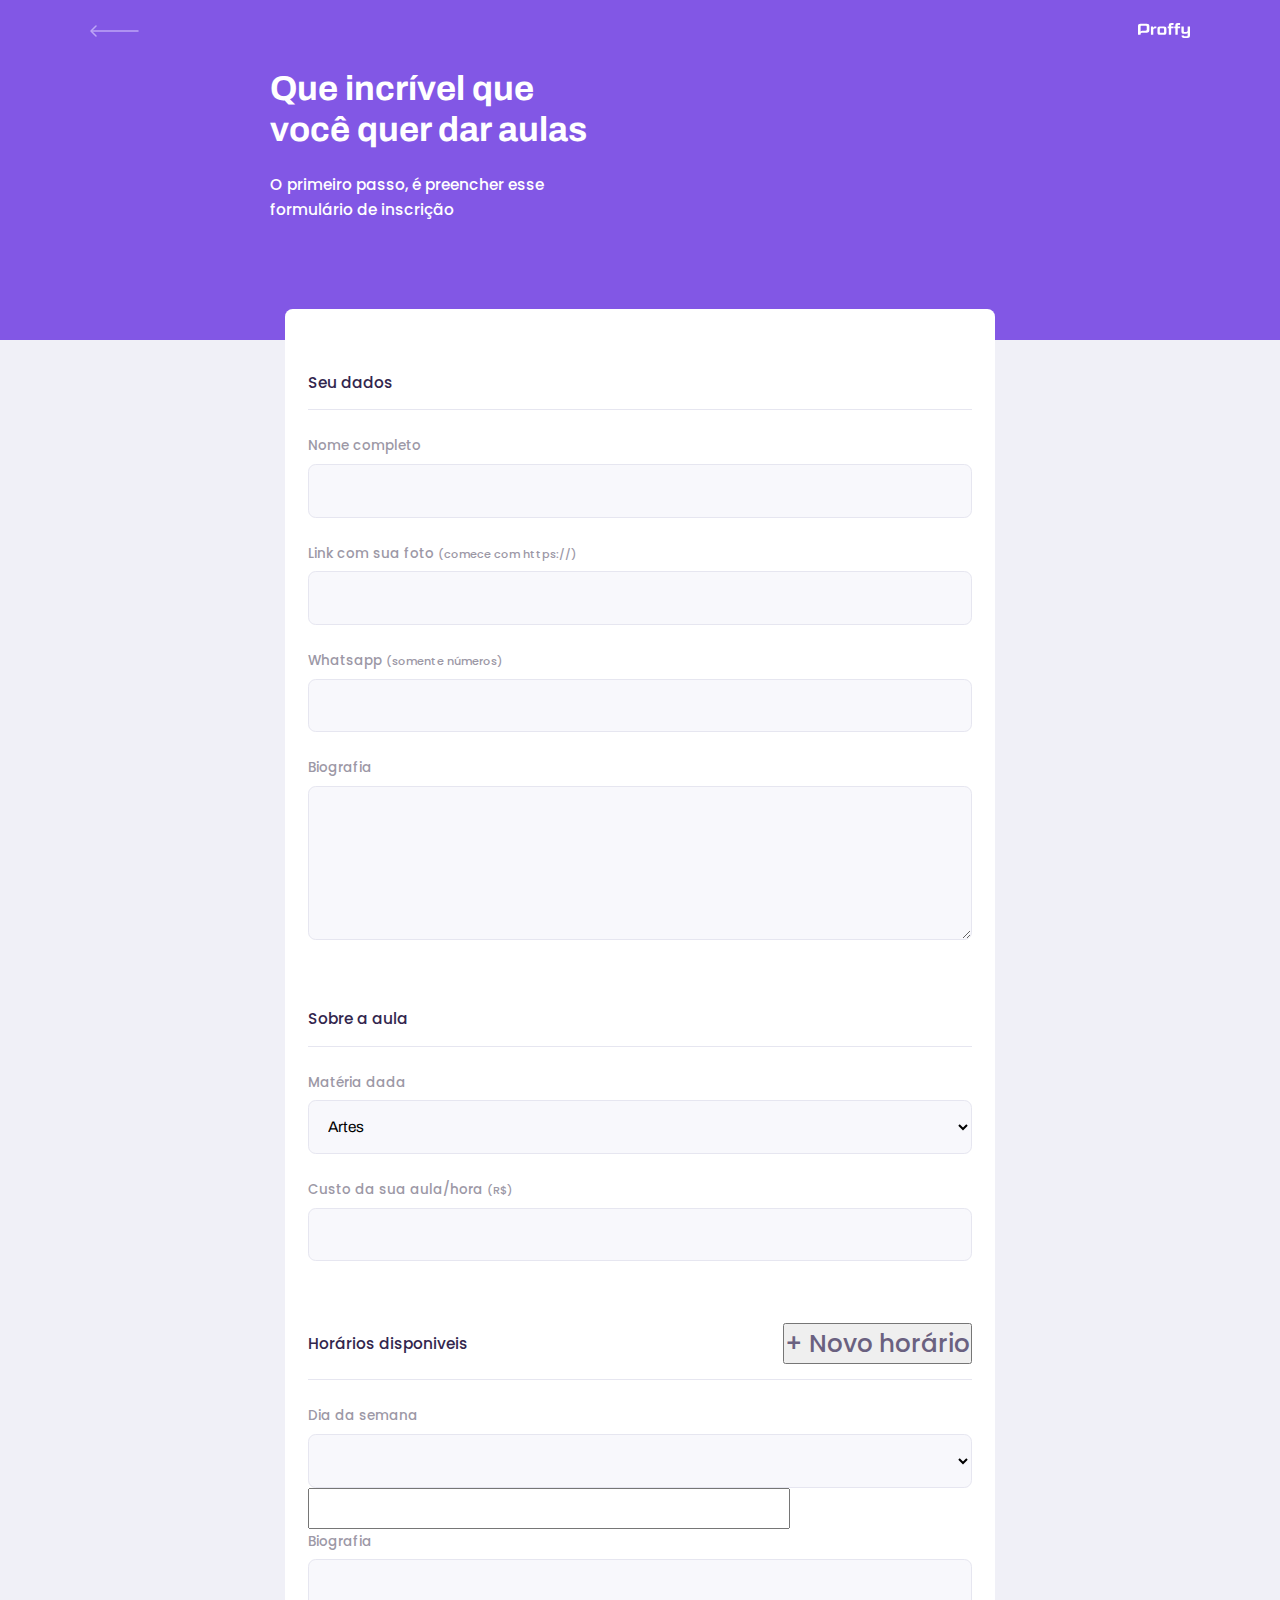
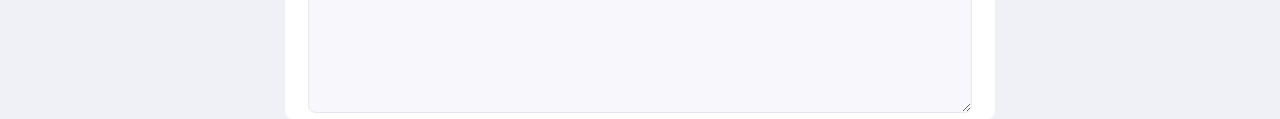
==== give-classes.html @ 8c3349b6 "give classes page and organizing styles" ====
<!DOCTYPE html>
<html lang="en">
<head>
    <meta charset="UTF-8">
    <meta name="viewport" content="width=device-width, initial-scale=1.0">
    <title>Proffy | Sua plataforma de estudos online</title>
    <link rel="stylesheet" href="styles/main.css">
    <link rel="stylesheet" href="styles/pages/page-give-classes.css">
    <link rel="stylesheet" href="styles/pages/header.css">
    <link rel="stylesheet" href="styles/pages/forms.css">
    <link href="https://fonts.googleapis.com/css2?family=Archivo:wght@400;700&amp;family=Poppins:wght@400;600&amp;display=swap" rel="stylesheet">

</head>
<body id="page-give-classes">
    <div id="container">
     <header class="page-header">
     
    <div class="top-bar-container">
       <a href="/">
      <img src="images/icons/back.svg" alt="Voltar"> 
      </a>
      <img src="images/logo.svg" alt="Proffy">
     </div>
     <div class="header-content">  
      <strong>Que incrível que você quer dar aulas</strong>
      <p>O primeiro passo, é preencher esse formulário de inscrição</p>
     </div>
     </header>

     <main>
         <form action="" id="create-class">
             <fieldset>
                 <legend>Seu dados</legend>
                     <div class="input-block">
                         <label for="name">Nome completo</label>
                         <input name="name" id="name" required>
                    </div>

                     <div class="input-block">
                         <label for="avatar">Link com sua foto <small>(comece com https://)</small></label>
                         <input name="avatar" type="url" id="avatar" required>
                    </div>

                     <div class="input-block">
                         <label for="whatsapp">Whatsapp <small>(somente números)</small></label>
                         <input name="whatsapp" type="number" id="whatsapp" required>
                    </div>
                    <div class="textarea-block">
                        <label for="bio">Biografia</label>
                        <textarea name="bio"  id="bio" required></textarea>
                   </div>

                 
             </fieldset>
             <fieldset>
                <legend>Sobre a aula</legend>
                    <div class="select-block">
                        <label for="subject">Matéria dada</label>
                        <select name="subject" id="subject" required>
                            <option value="" disabled="" hidden="">Selecione uma opção</option>
                            <option value="1">Artes</option>
                            <option value="2">Biologia</option>
                            <option value="3">Ciências</option>
                            <option value="4">Educação física</option>
                            <option value="5">Física</option>
                            <option value="6">Geografia</option>
                            <option value="7">História</option>
                            <option value="8">Matemática</option>
                            <option value="9">Português</option>
                            <option value="10">Química</option>
                        </select>
                   </div>

                    <div class="input-block">
                        <label for="cost">Custo da sua aula/hora <small>(R$)</small></label>
                        <input name="cost" type="number" id="cost" required>
                   </div>
            </fieldset>
            <fieldset>
                <legend>Horários disponiveis <button id="add-time">+ Novo horário</button></legend>
                    <div class="schedule-item">
                      <div class="select-block">
                        <label for="weekday">Dia da semana</label>
                        <select name="weekday[]"  id="weekday" required>
                     </div>
                   </div>

                    <div class="input-block">
                        <label for="whatsapp">Whatsapp <small>(somente números)</small></label>
                        <input name="whatsapp" type="number" id="whatsapp" required>
                   </div>
                   <div class="textarea-block">
                       <label for="bio">Biografia</label>
                       <textarea name="bio"  id="bio" required></textarea>
                  </div>

                
            </fieldset>
         </form>
     </main>

    </div>
    
</body>
</html>
---- styles/main.css ----
:root {
    --color-background: #F0F0F7;
    --color-primary-lighter: #9871F5;
    --color-primary-light: #916BEA;
    --color-primary: #8257E5;
    --color-primary-dark: #774DD6;
    --color-primary-darker: #6842c2;
    --color-secondary: #04D361;
    --color-secondary-dark: #04BF58;
    --color-title-in-primary: #FFFFFF;
    --color-text-in-primary: #D4C2FF;
    --color-text-title: #32264D;
    --color-text-complement: #9C98A6;
    --color-text-base: #6A6180;
    --color-line-in-white: #E6E6F0;
    --color-input-background: #F8F8FC;
    --color-button-text: #FFFFFF;
    --color-box-base: #FFFFFF;
    --color-box-footer: #FAFAFC;
    --color-small-info: #C1BCCC;
    font-size: 60%; 
}
*{
    margin: 0;
    padding: 0;
    box-sizing: border-box;
}
html, body{
    height: 100vh;
}
body, input, textarea, button{
    font: 500 1.6em Poppins;
    color: var(--color-text-base);
}
body{
    background-color: var(--color-background);

    display: flex;
    align-items: center;
    justify-content: center;
}
#container{
    width: 90vw;
    max-width: 700px;
}



@media (min-width: 700){
    :root{
    font-size: 62.5%;
    }
}
---- styles/pages/page-give-classes.css ----
#page-give-classes .page-header .header-content{
margin-bottom: 6.4rem;
}

#page-give-classes #container{
width: 100vw;
height: 100vh;
}
  #page-give-classes main{
  
  width: 100%;
  max-width: 74rem;
   
  margin: -3.2rem  auto 3.2rem;
  padding-top: 6.4rem;
   
  border-radius: .8rem;
  background: var(--color-box-base);
  }
  #page-give-classes fieldset{
  border: none;
  padding: 0 2.4rem;
  }
  #page-give-classes fieldset+fieldset{
  margin-top: 6.4rem;
  }

     #page-give-classes fieldset legend{
     font: 700 2.4 rem Archivo;
     color: var(--color-text-title);
     margin-bottom: 2.4rem;

     display: flex;
     align-items: center;
     justify-content: space-between;

     width: 100%;

     padding-bottom: 1.6rem;
     border-bottom: 1px solid var(--color-line-in-white);
     }
     #page-give-classes fieldset .input-block+.input-block, 
     #page-give-classes fieldset .input-block+.textarea-block,
     #page-give-classes fieldset .select-block+.input-block{
     margin-top: 2.4rem;
     }


  

/*
#search-teachers{
margin-top: 3.2rem;
}
   #search-teachers label{
   color: var(--color-text-in-primary);
   }

   #search-teachers .select-block{
   margin-bottom: 1.4rem;
   }

   #search-teachers button{
    width: 100%;
   height: 5.6rem;
   background: var(--color-secondary);
   color: var(--color-button-text);
   border: 0;
   border-radius: .8rem;
   cursor: pointer;
   font: 700 1.6rem Archivo;
   display: flex;
   align-items: center;
   justify-content: center;

   transition: background 0.2s;
   margin-top: 3.2rem;
   }#search-teachers button:hover{
   background-color: var(--color-secondary-dark);
   }

#pagestudy main{
margin: 3.2rem  auto;
width: 90%;
}
.teacher-item{
background-color: var(--color-box-base);
border: 1px solid var(--color-line-whíte);
border-radius: .8rem;
margin-top: 2.4rem;
}
   .teacher-item header{
   padding: 3.2rem 2rem;
   display: flex;
   align-items: center;
   }
     .teacher-item header img{
     width: 8rem;
     height: 8rem;
     border-radius: 50%;
     }
     .teacher-item header div{
     margin-left: 2.4rem;
     }
         .teacher-item header div strong{
         font: 700 2.4rem Archivo;
         display: block;
         color: var(--color-text-title);
         }

         .teacher-item header div span{
         font-size: 1.6rem;
         display: block;
         margin-top: .4rem;
         }

   .teacher-item > p{
   padding: 0 2rem;
   font-size: 1.6rem;
   line-height: 2.8rem;
   }
   .teacher-item footer{
   padding: 3.2rem 2rem;
   margin-top: 3.2rem;
   border-top: 1px solid var(--color-line-in-white);

   background-color: var(--color-box-footer);

   display: flex;
   align-items: center;
   justify-content: space-between   
   }
      .teacher-item footer p{
      font-size: 1.4rem;
      line-height: 2.4rem;
      color: var(--color-text-complement);
      }
         .teacher-item footer p strong{
         font-size: 1.6rem;
         color: var(--color-primary);
         display: block;
         }
   .teacher-item footer button{
   width: 20rem;
   height: 5.6rem;
   background: var(--color-secondary);
   color: var(--color-button-text);
   border: 0;
   border-radius: .8rem;
   cursor: pointer;
   font: 700 1.4rem Archivo;

   display: flex;
   align-items: center;
   justify-content: space-evenly;

   text-decoration: none;

   transition: background 0.2s;
   margin-left: 1.6rem;
   }.teacher-item footer button:hover{
   background: var(--color-secondary-dark);
   }
*/@media (min-width: 700px){
  #page-give-classes #container{
  max-width: 100vw;
  }
}/*
  .page-header{
  height: 340px;
  }
  .page-header .top-bar-container{
  max-width: 1100px;
  }
  .page-header .header-content{
  max-width: 740px;
  flex: 1 1;
  padding-bottom: 48px;
  display: flex;
  flex-direction: column;
  justify-content: center;
  margin: 0 auto;
  }
  .page-header .header-content strong{
  max-width: 350px;
  }
    

  .teacher-item header, .teacher-item footer{
  padding: 32px;
  }
    .teacher-item > p{
    padding: 0 32px;
    }
    .teacher-item footer p strong{
     display: initial;
     margin-left: 16px;
     }


  #search-teachers{
  display: grid;
  grid-template-columns: repeat(4, 1fr);
  gap: 16px;
  position: absolute;
  bottom: -28px;
  }
     #search-teachers .select-block{
     margin-bottom: 0;
     }
  #pagestudy main{
  padding: 32px 0;
  max-width: 740px;
  margin: 0 auto;
  }
  .teacher-item footer button{
  width: 245px;
  font-size: 16px;
  justify-content: center;
  }

  .teacher-item footer button img{
      margin-right: 16px;
    }
 }
---- styles/pages/header.css ----
.page-header{
    background-color: var(--color-primary);
    
    display: flex;
    flex-direction: column;
    }
      .page-header .top-bar-container{
      width: 90%;
      margin: 0 auto;
    
      display: flex;
      align-items: center;
      justify-content: space-between;
    
      padding: 1.6rem 0;
      }
          .page-header .top-bar-container a{
          height: 3.2rem;
          transition: opacity 0.2s;
          }.page-header .top-bar-container a:hover{
          opacity: 0.6;
          }
    
          .page-header .top-bar-container > img{
          height: 1.6rem;
          }
    
      .page-header .header-content{
       width: 90%;
       margin: 3.2rem auto;
       position: relative;
       }
          .page-header .header-content strong{
          font: 700 3.6rem Archivo;
          color: var(--color-title-in-primary);
          line-height: 4.2rem;
          }
          .page-header .header-content p{
          max-width: 30rem;
          font-size: 1.6rem;
          line-height: 2.6rem;
          color: var(--color-title-in-primary);
          margin-top: 2.4rem;
          }

 @media (min-width: 700px){
.page-header{
height: 340px;
}
    .page-header .top-bar-container{
    max-width: 1100px;
    }
    .page-header .header-content{
    max-width: 740px;
    flex: 1 1;
    padding-bottom: 48px;
    display: flex;
    flex-direction: column;
    justify-content: center;
    margin: 0 auto;
    }
        .page-header .header-content strong{
        max-width: 350px;
        }
              
          
}
---- styles/pages/forms.css ----
.input-block, .textarea-block{
    position: relative;
    }
      .select-block label,.input-block label, .textarea-block label{
      font-size: 1.4rem;
      color: var(--color-text-complement);
      }
    
      .select-block select, .input-block input, .textarea-block textarea{
      width: 100%;
      height: 5.6rem;
      margin-top: 0.8rem;
      border-radius: 0.8rem;
      background: var(--color-input-background);
      border: 1px solid var(--color-line-in-white);
      outline: 0;
      padding: 0 1.6rem;
      font: 1.6rem Archivo;
      }
    
    .input-block:focus-within::after, .textarea-block:focus-within::after{
    content: "";
    width: calc(100% - 3.2rem);
    height: 2px;
    background: var(--color-primary-light);
    
    position: absolute;
    left: 1.6rem;
    bottom: 0px;
    }
.textarea-block textarea{
padding: 1.2rem 1.6rem;
height: 16rem;

resize: vertical;
}
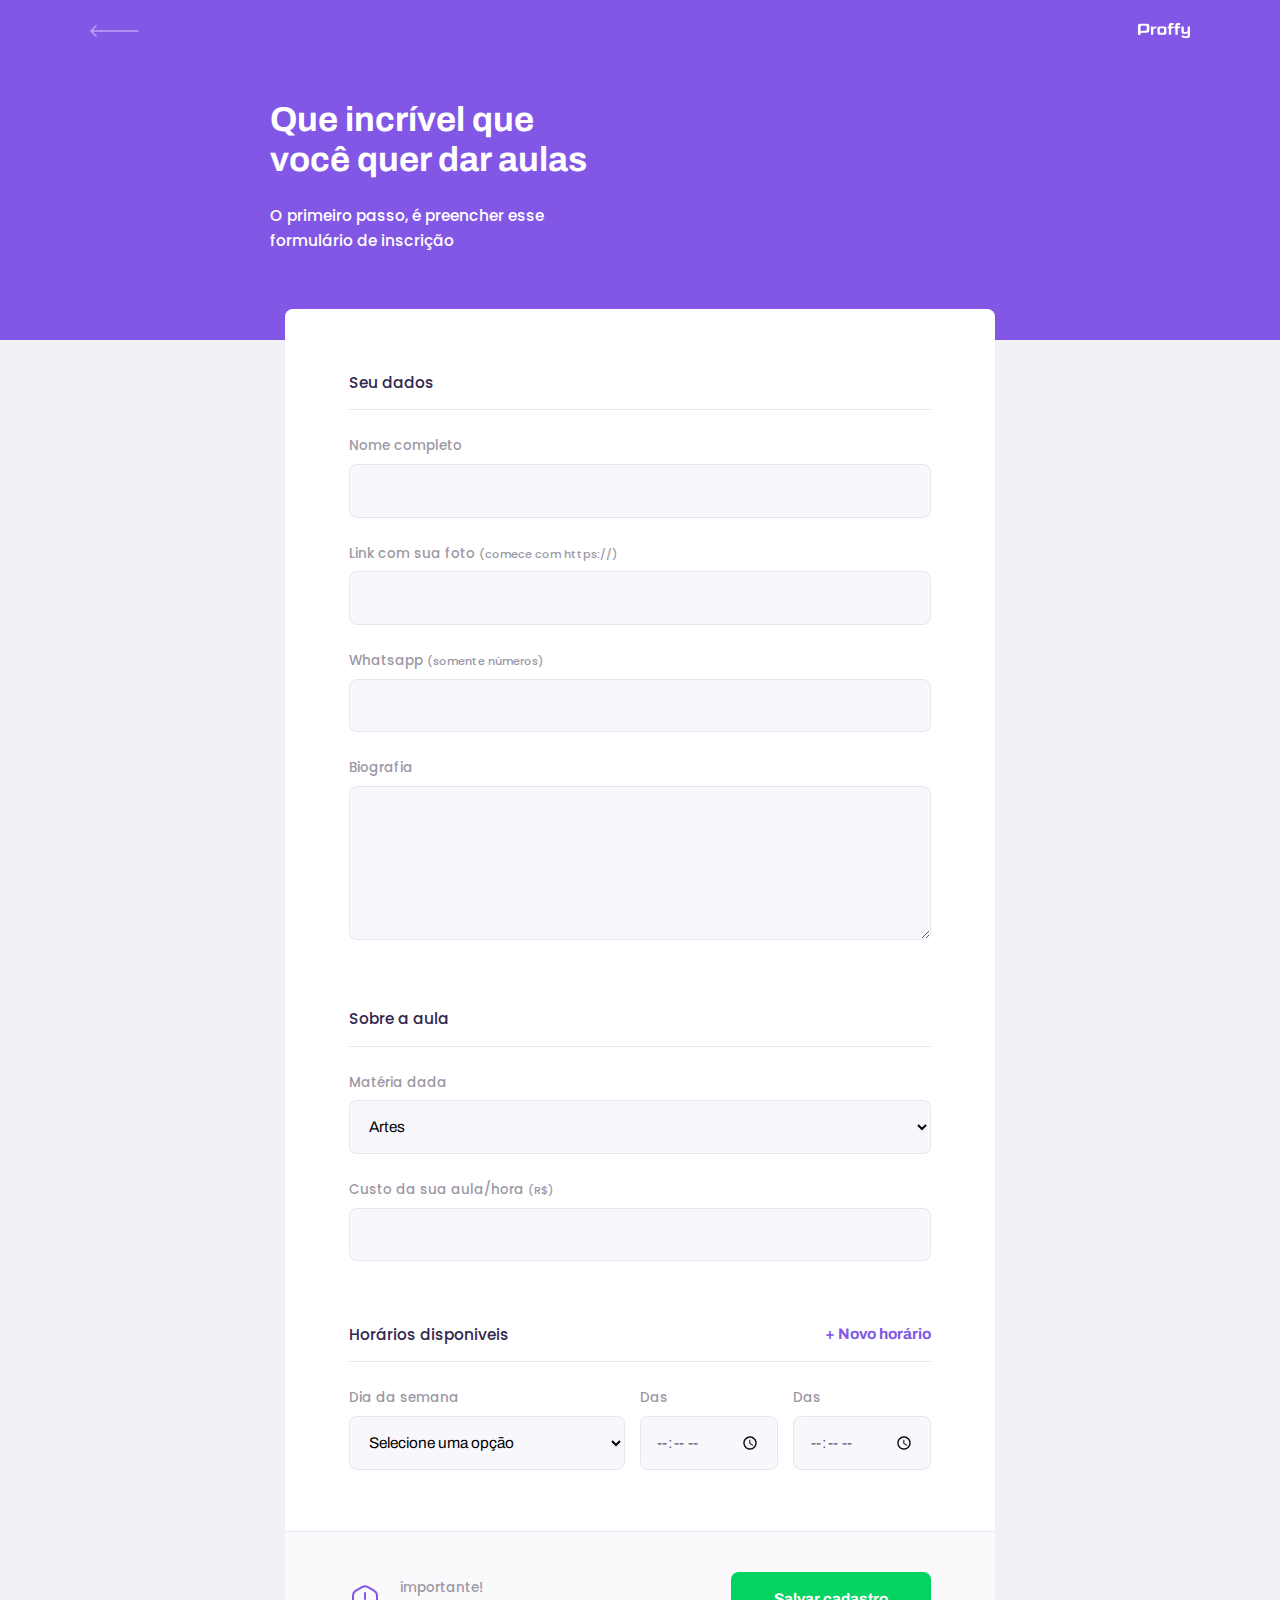
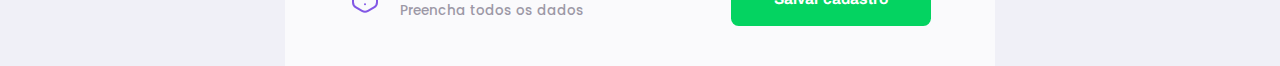
==== commit df81821a: "continue" ====
--- a/give-classes.html
+++ b/give-classes.html
@@ -76,28 +76,46 @@
                         <input name="cost" type="number" id="cost" required>
                    </div>
             </fieldset>
-            <fieldset>
+            <fieldset id="schedule-items">
                 <legend>Horários disponiveis <button id="add-time">+ Novo horário</button></legend>
                     <div class="schedule-item">
                       <div class="select-block">
                         <label for="weekday">Dia da semana</label>
                         <select name="weekday[]"  id="weekday" required>
+                            <option value="">Selecione uma opção</option>
+                            <option value="0">Domingo</option>
+                            <option value="1">Segunda-feira</option>
+                            <option value="2">Terça-feira</option>
+                            <option value="3">Quarta-feira</option>
+                            <option value="4">Quinta-feira</option>
+                            <option value="5">Sexta-feira</option>
+                            <option value="6">Sábado</option>
+                        </select>    
                      </div>
-                   </div>
 
-                    <div class="input-block">
-                        <label for="whatsapp">Whatsapp <small>(somente números)</small></label>
-                        <input name="whatsapp" type="number" id="whatsapp" required>
-                   </div>
-                   <div class="textarea-block">
-                       <label for="bio">Biografia</label>
-                       <textarea name="bio"  id="bio" required></textarea>
-                  </div>
-
-                
+                     <div class="input-block">
+                        <label for="time_from">Das</label>
+                        <input name="time_from" type="time" id="time_from[]" required>
+                     </div>
+                     <div class="input-block">
+                        <label for="time_to">Das</label>
+                        <input name="time_to" type="time" id="time_to[]" required>
+                     </div>
+                </div>
             </fieldset>
          </form>
-     </main>
+         <footer>
+             <p>
+                 <img src="images/icons/warning.svg" alt="Aviso importante">
+                importante! <br>
+                Preencha todos os dados
+                
+             </p>
+             <button type="submit" form="create-class">
+                    Salvar cadastro
+              </button>
+         </footer>
+        </main>
 
     </div>
     
--- a/styles/pages/page-give-classes.css
+++ b/styles/pages/page-give-classes.css
@@ -17,13 +17,13 @@
   border-radius: .8rem;
   background: var(--color-box-base);
   }
-  #page-give-classes fieldset{
-  border: none;
-  padding: 0 2.4rem;
-  }
-  #page-give-classes fieldset+fieldset{
-  margin-top: 6.4rem;
-  }
+   #page-give-classes main fieldset{
+   border: none;
+   padding: 0 2.4rem;
+   }
+   #page-give-classes fieldset+fieldset{
+   margin-top: 6.4rem;
+   }
 
      #page-give-classes fieldset legend{
      font: 700 2.4 rem Archivo;
@@ -44,127 +44,116 @@
      #page-give-classes fieldset .select-block+.input-block{
      margin-top: 2.4rem;
      }
+        #page-give-classes fieldset legend button{
+        background: none;
+
+        color: var(--color-primary);
+
+        border: 0;
+        font: 700 1.6rem Archivo;
+        cursor: pointer;
+
+        transition: 0.2s;
+        }#page-give-classes fieldset legend button:hover{
+         color: var(--color-primary-dark);
+        }
+   #page-give-classes main footer{
+   padding: 4rem 2.4rem;
+
+   background: var(--color-box-footer);
+   border-top: 1px solid var(--color-line-in-white);
+   margin-top: 6.4rem;
+   }
+   #page-give-classes main footer p{
+   display: flex;
+   justify-content: center;
+   align-items: center;
+
+   font-size: 1.4rem;
+   line-height: 2.4rem;
+
+   color: var(--color-text-complement);
+   }
+     #page-give-classes main footer p img{
+     margin-right: 2rem;
+     }
+     #page-give-classes main footer button{
+     width: 100%;
+     height: 5.6rem;
+     background: var(--color-secondary);
+     color: var(--color-button-text);
+     border: 0;
+     border-radius: .8rem;
+     cursor: pointer;
+     font: 700 1.6rem Archivo;
+     display: flex;
+     align-items: center;
+     justify-content: center;
+     text-decoration: none;
+     transition: 0.2s;
+     margin-top: 3.2rem;
+     }#page-give-classes main footer button:hover{
+     background: var(--color-secondary-dark);
+     }
+   .schedule-item+.schedule-item{
+   margin-top: 3.2rem;
+   padding-top: 3.2rem ;
+
+   border-top: 1px solid var(--color-line-in-white);
+   }
+
+   
+   
+
+
+
+
+
+       
+      
+        
+         
+
 
 
   
 
-/*
-#search-teachers{
-margin-top: 3.2rem;
-}
-   #search-teachers label{
-   color: var(--color-text-in-primary);
-   }
-
-   #search-teachers .select-block{
-   margin-bottom: 1.4rem;
-   }
-
-   #search-teachers button{
-    width: 100%;
-   height: 5.6rem;
-   background: var(--color-secondary);
-   color: var(--color-button-text);
-   border: 0;
-   border-radius: .8rem;
-   cursor: pointer;
-   font: 700 1.6rem Archivo;
-   display: flex;
-   align-items: center;
-   justify-content: center;
-
-   transition: background 0.2s;
-   margin-top: 3.2rem;
-   }#search-teachers button:hover{
-   background-color: var(--color-secondary-dark);
-   }
-
-#pagestudy main{
-margin: 3.2rem  auto;
-width: 90%;
-}
-.teacher-item{
-background-color: var(--color-box-base);
-border: 1px solid var(--color-line-whíte);
-border-radius: .8rem;
-margin-top: 2.4rem;
-}
-   .teacher-item header{
-   padding: 3.2rem 2rem;
-   display: flex;
-   align-items: center;
-   }
-     .teacher-item header img{
-     width: 8rem;
-     height: 8rem;
-     border-radius: 50%;
-     }
-     .teacher-item header div{
-     margin-left: 2.4rem;
-     }
-         .teacher-item header div strong{
-         font: 700 2.4rem Archivo;
-         display: block;
-         color: var(--color-text-title);
-         }
-
-         .teacher-item header div span{
-         font-size: 1.6rem;
-         display: block;
-         margin-top: .4rem;
-         }
-
-   .teacher-item > p{
-   padding: 0 2rem;
-   font-size: 1.6rem;
-   line-height: 2.8rem;
-   }
-   .teacher-item footer{
-   padding: 3.2rem 2rem;
-   margin-top: 3.2rem;
-   border-top: 1px solid var(--color-line-in-white);
-
-   background-color: var(--color-box-footer);
-
-   display: flex;
-   align-items: center;
-   justify-content: space-between   
-   }
-      .teacher-item footer p{
-      font-size: 1.4rem;
-      line-height: 2.4rem;
-      color: var(--color-text-complement);
-      }
-         .teacher-item footer p strong{
-         font-size: 1.6rem;
-         color: var(--color-primary);
-         display: block;
-         }
-   .teacher-item footer button{
-   width: 20rem;
-   height: 5.6rem;
-   background: var(--color-secondary);
-   color: var(--color-button-text);
-   border: 0;
-   border-radius: .8rem;
-   cursor: pointer;
-   font: 700 1.4rem Archivo;
-
-   display: flex;
-   align-items: center;
-   justify-content: space-evenly;
-
-   text-decoration: none;
-
-   transition: background 0.2s;
-   margin-left: 1.6rem;
-   }.teacher-item footer button:hover{
-   background: var(--color-secondary-dark);
-   }
-*/@media (min-width: 700px){
+
+@media (min-width: 700px){
   #page-give-classes #container{
   max-width: 100vw;
   }
+
+  #page-give-classes .page-header .header-content{
+  margin-bottom: 0;
+  }
+  #page-give-classes main fieldset{
+  padding: 0 64px;
+  }
+  .schedule-item{
+  display: grid;
+  grid-template-columns: 2fr 1fr 1fr;
+  column-gap: 1.6rem;
+  }
+
+  #page-give-classes #schedule-items .select-block+.input-block,
+  #page-give-classes #schedule-items .input-block+.input-block{
+  margin-top: 0;
+  }
+
+  #page-give-classes main footer{
+  padding: 40px 64px;
+  display: flex;
+  align-items: center;
+  justify-content: space-between;
+  }
+      #page-give-classes main footer button{
+      margin-top: 0;
+      width: 200px;
+      }
+
+
+
 }/*
   .page-header{
   height: 340px;
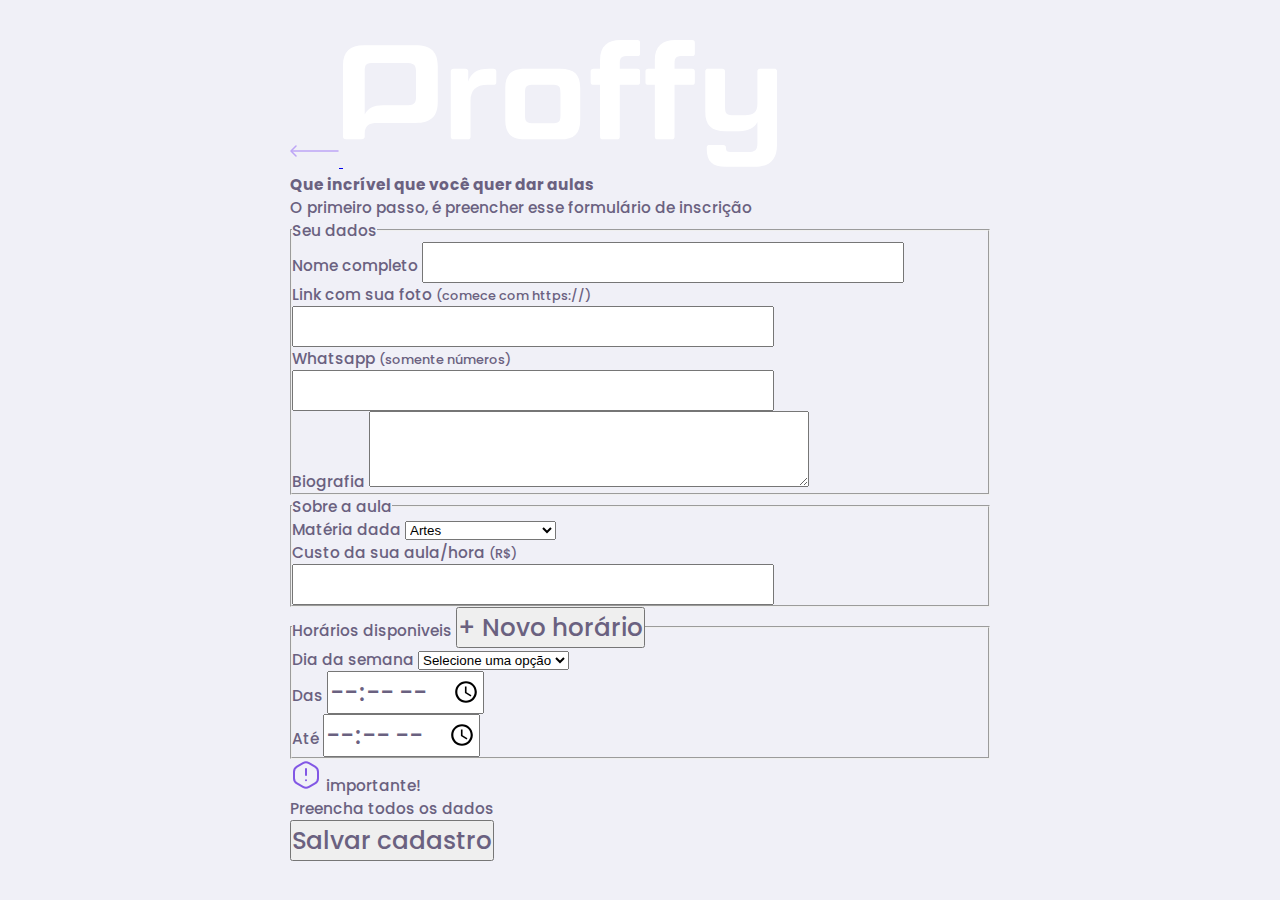
==== commit e58a4570: "front end done" ====
--- a/give-classes.html
+++ b/give-classes.html
@@ -1,124 +1,127 @@
-<!DOCTYPE html>
-<html lang="en">
-<head>
-    <meta charset="UTF-8">
-    <meta name="viewport" content="width=device-width, initial-scale=1.0">
-    <title>Proffy | Sua plataforma de estudos online</title>
-    <link rel="stylesheet" href="styles/main.css">
-    <link rel="stylesheet" href="styles/pages/page-give-classes.css">
-    <link rel="stylesheet" href="styles/pages/header.css">
-    <link rel="stylesheet" href="styles/pages/forms.css">
-    <link href="https://fonts.googleapis.com/css2?family=Archivo:wght@400;700&amp;family=Poppins:wght@400;600&amp;display=swap" rel="stylesheet">
-
-</head>
-<body id="page-give-classes">
-    <div id="container">
-     <header class="page-header">
-     
-    <div class="top-bar-container">
-       <a href="/">
-      <img src="images/icons/back.svg" alt="Voltar"> 
-      </a>
-      <img src="images/logo.svg" alt="Proffy">
-     </div>
-     <div class="header-content">  
-      <strong>Que incrível que você quer dar aulas</strong>
-      <p>O primeiro passo, é preencher esse formulário de inscrição</p>
-     </div>
-     </header>
-
-     <main>
-         <form action="" id="create-class">
-             <fieldset>
-                 <legend>Seu dados</legend>
-                     <div class="input-block">
-                         <label for="name">Nome completo</label>
-                         <input name="name" id="name" required>
-                    </div>
-
-                     <div class="input-block">
-                         <label for="avatar">Link com sua foto <small>(comece com https://)</small></label>
-                         <input name="avatar" type="url" id="avatar" required>
-                    </div>
-
-                     <div class="input-block">
-                         <label for="whatsapp">Whatsapp <small>(somente números)</small></label>
-                         <input name="whatsapp" type="number" id="whatsapp" required>
-                    </div>
-                    <div class="textarea-block">
-                        <label for="bio">Biografia</label>
-                        <textarea name="bio"  id="bio" required></textarea>
-                   </div>
-
-                 
-             </fieldset>
-             <fieldset>
-                <legend>Sobre a aula</legend>
-                    <div class="select-block">
-                        <label for="subject">Matéria dada</label>
-                        <select name="subject" id="subject" required>
-                            <option value="" disabled="" hidden="">Selecione uma opção</option>
-                            <option value="1">Artes</option>
-                            <option value="2">Biologia</option>
-                            <option value="3">Ciências</option>
-                            <option value="4">Educação física</option>
-                            <option value="5">Física</option>
-                            <option value="6">Geografia</option>
-                            <option value="7">História</option>
-                            <option value="8">Matemática</option>
-                            <option value="9">Português</option>
-                            <option value="10">Química</option>
-                        </select>
-                   </div>
-
-                    <div class="input-block">
-                        <label for="cost">Custo da sua aula/hora <small>(R$)</small></label>
-                        <input name="cost" type="number" id="cost" required>
-                   </div>
-            </fieldset>
-            <fieldset id="schedule-items">
-                <legend>Horários disponiveis <button id="add-time">+ Novo horário</button></legend>
-                    <div class="schedule-item">
-                      <div class="select-block">
-                        <label for="weekday">Dia da semana</label>
-                        <select name="weekday[]"  id="weekday" required>
-                            <option value="">Selecione uma opção</option>
-                            <option value="0">Domingo</option>
-                            <option value="1">Segunda-feira</option>
-                            <option value="2">Terça-feira</option>
-                            <option value="3">Quarta-feira</option>
-                            <option value="4">Quinta-feira</option>
-                            <option value="5">Sexta-feira</option>
-                            <option value="6">Sábado</option>
-                        </select>    
-                     </div>
-
-                     <div class="input-block">
-                        <label for="time_from">Das</label>
-                        <input name="time_from" type="time" id="time_from[]" required>
-                     </div>
-                     <div class="input-block">
-                        <label for="time_to">Das</label>
-                        <input name="time_to" type="time" id="time_to[]" required>
-                     </div>
-                </div>
-            </fieldset>
-         </form>
-         <footer>
-             <p>
-                 <img src="images/icons/warning.svg" alt="Aviso importante">
-                importante! <br>
-                Preencha todos os dados
-                
-             </p>
-             <button type="submit" form="create-class">
-                    Salvar cadastro
-              </button>
-         </footer>
-        </main>
-
-    </div>
-    
-</body>
-</html>
-
+<!DOCTYPE html>
+<html lang="en">
+<head>
+    <meta charset="UTF-8">
+    <meta name="viewport" content="width=device-width, initial-scale=1.0">
+    <title>Proffy | Sua plataforma de estudos online</title>
+    <link rel="stylesheet" href="styles/main.css">
+    <link rel="stylesheet" href="styles/pages/page-give-classes.css">
+    <link rel="stylesheet" href="styles/pages/header.css">
+    <link rel="stylesheet" href="styles/pages/forms.css">
+    <link href="https://fonts.googleapis.com/css2?family=Archivo:wght@400;700&amp;family=Poppins:wght@400;600&amp;display=swap" rel="stylesheet">
+
+</head>
+<body id="page-give-classes">
+    <div id="container">
+     <header class="page-header">
+     
+    <div class="top-bar-container">
+       <a href="/">
+      <img src="images/icons/back.svg" alt="Voltar"> 
+      </a>
+      <img src="images/logo.svg" alt="Proffy">
+     </div>
+     <div class="header-content">  
+      <strong>Que incrível que você quer dar aulas</strong>
+      <p>O primeiro passo, é preencher esse formulário de inscrição</p>
+     </div>
+     </header>
+
+     <main>
+         <form action="" id="create-class">
+             <fieldset>
+                 <legend>Seu dados</legend>
+                     <div class="input-block">
+                         <label for="name">Nome completo</label>
+                         <input name="name" id="name" required>
+                    </div>
+
+                     <div class="input-block">
+                         <label for="avatar">Link com sua foto <small>(comece com https://)</small></label>
+                         <input name="avatar" type="url" id="avatar" required>
+                    </div>
+
+                     <div class="input-block">
+                         <label for="whatsapp">Whatsapp <small>(somente números)</small></label>
+                         <input name="whatsapp" type="number" id="whatsapp" required>
+                    </div>
+                    <div class="textarea-block">
+                        <label for="bio">Biografia</label>
+                        <textarea name="bio"  id="bio" required></textarea>
+                   </div>
+
+                 
+             </fieldset>
+             <fieldset>
+                <legend>Sobre a aula</legend>
+                    <div class="select-block">
+                        <label for="subject">Matéria dada</label>
+                        <select name="subject" id="subject" required>
+                            <option value="" disabled="" hidden="">Selecione uma opção</option>
+                            <option value="1">Artes</option>
+                            <option value="2">Biologia</option>
+                            <option value="3">Ciências</option>
+                            <option value="4">Educação física</option>
+                            <option value="5">Física</option>
+                            <option value="6">Geografia</option>
+                            <option value="7">História</option>
+                            <option value="8">Matemática</option>
+                            <option value="9">Português</option>
+                            <option value="10">Química</option>
+                        </select>
+                   </div>
+
+                    <div class="input-block">
+                        <label for="cost">Custo da sua aula/hora <small>(R$)</small></label>
+                        <input name="cost" type="number" id="cost" required>
+                   </div>
+            </fieldset>
+            <fieldset id="schedule-items">
+                <legend>Horários disponiveis
+                  <button type="button" id="add-time">+ Novo horário</button>
+                </legend>
+                    <div class="schedule-item">
+                      <div class="select-block">
+                        <label for="weekday">Dia da semana</label>
+                        <select name="weekday[]"  id="weekday" required>
+                            <option value="">Selecione uma opção</option>
+                            <option value="0">Domingo</option>
+                            <option value="1">Segunda-feira</option>
+                            <option value="2">Terça-feira</option>
+                            <option value="3">Quarta-feira</option>
+                            <option value="4">Quinta-feira</option>
+                            <option value="5">Sexta-feira</option>
+                            <option value="6">Sábado</option>
+                        </select>    
+                     </div>
+
+                     <div class="input-block">
+                        <label for="time_from">Das</label>
+                        <input name="time_from" type="time" id="time_from[]" required>
+                     </div>
+                     <div class="input-block">
+                        <label for="time_to">Até</label>
+                        <input name="time_to" type="time" id="time_to[]" required>
+                     </div>
+                </div>
+            </fieldset>
+         </form>
+         <footer>
+             <p>
+                 <img src="images/icons/warning.svg" alt="Aviso importante">
+                importante! <br>
+                Preencha todos os dados
+                
+             </p>
+             <button type="submit" form="create-class">
+                    Salvar cadastro
+              </button>
+         </footer>
+        </main>
+
+    </div>
+    <script src="scripts/addField.js"></script>
+    
+</body>
+</html>
+
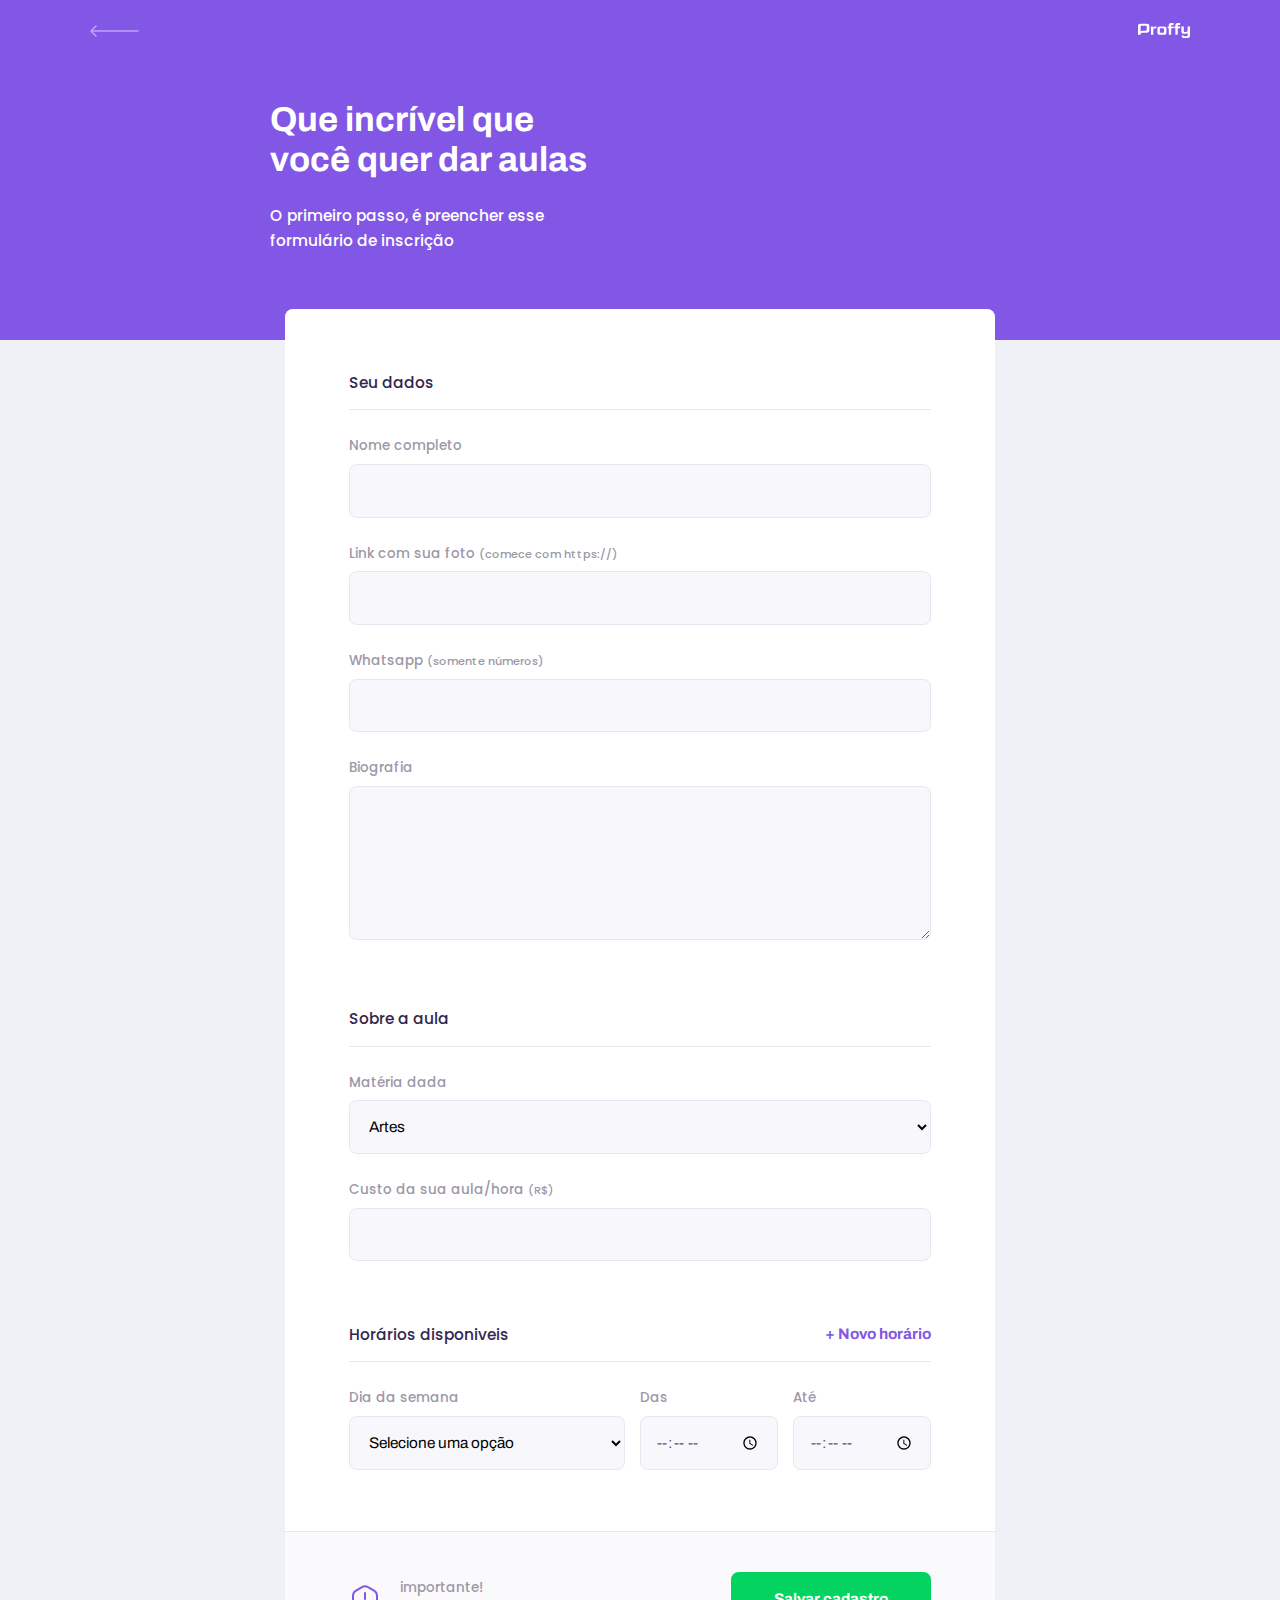
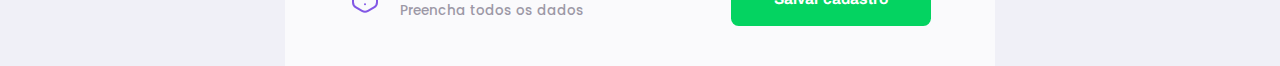
==== commit 1124f50c: "return" ====
--- a/give-classes.html
+++ b/give-classes.html
@@ -16,7 +16,7 @@
      <header class="page-header">
      
     <div class="top-bar-container">
-       <a href="/">
+       <a href="index.html">
       <img src="images/icons/back.svg" alt="Voltar"> 
       </a>
       <img src="images/logo.svg" alt="Proffy">
--- a/styles/pages/page-give-classes.css
+++ b/styles/pages/page-give-classes.css
@@ -0,0 +1,141 @@
+#page-give-classes .page-header .header-content{
+margin-bottom: 6.4rem;
+}
+
+#page-give-classes #container{
+width: 100vw;
+height: 100vh;
+}
+  #page-give-classes main{
+  
+  width: 100%;
+  max-width: 74rem;
+   
+  margin: -3.2rem  auto 3.2rem;
+  padding-top: 6.4rem;
+   
+  border-radius: .8rem;
+  background: var(--color-box-base);
+  }
+   #page-give-classes main fieldset{
+   border: none;
+   padding: 0 2.4rem;
+   }
+   #page-give-classes fieldset+fieldset{
+   margin-top: 6.4rem;
+   }
+
+     #page-give-classes fieldset legend{
+     font: 700 2.4 rem Archivo;
+     color: var(--color-text-title);
+     margin-bottom: 2.4rem;
+
+     display: flex;
+     align-items: center;
+     justify-content: space-between;
+
+     width: 100%;
+
+     padding-bottom: 1.6rem;
+     border-bottom: 1px solid var(--color-line-in-white);
+     }
+     #page-give-classes fieldset .input-block+.input-block, 
+     #page-give-classes fieldset .input-block+.textarea-block,
+     #page-give-classes fieldset .select-block+.input-block{
+     margin-top: 2.4rem;
+     }
+        #page-give-classes fieldset legend button{
+        background: none;
+
+        color: var(--color-primary);
+
+        border: 0;
+        font: 700 1.6rem Archivo;
+        cursor: pointer;
+
+        transition: 0.2s;
+        }#page-give-classes fieldset legend button:hover{
+         color: var(--color-primary-dark);
+        }
+   #page-give-classes main footer{
+   padding: 4rem 2.4rem;
+
+   background: var(--color-box-footer);
+   border-top: 1px solid var(--color-line-in-white);
+   margin-top: 6.4rem;
+   }
+   #page-give-classes main footer p{
+   display: flex;
+   justify-content: center;
+   align-items: center;
+
+   font-size: 1.4rem;
+   line-height: 2.4rem;
+
+   color: var(--color-text-complement);
+   }
+     #page-give-classes main footer p img{
+     margin-right: 2rem;
+     }
+     #page-give-classes main footer button{
+     width: 100%;
+     height: 5.6rem;
+     background: var(--color-secondary);
+     color: var(--color-button-text);
+     border: 0;
+     border-radius: .8rem;
+     cursor: pointer;
+     font: 700 1.6rem Archivo;
+     display: flex;
+     align-items: center;
+     justify-content: center;
+     text-decoration: none;
+     transition: 0.2s;
+     margin-top: 3.2rem;
+     }#page-give-classes main footer button:hover{
+     background: var(--color-secondary-dark);
+     }
+   .schedule-item+.schedule-item{
+   margin-top: 3.2rem;
+   padding-top: 3.2rem ;
+
+   border-top: 1px solid var(--color-line-in-white);
+   }
+
+
+@media (min-width: 700px){
+  #page-give-classes #container{
+  max-width: 100vw;
+  }
+
+  #page-give-classes .page-header .header-content{
+  margin-bottom: 0;
+  }
+  #page-give-classes main fieldset{
+  padding: 0 64px;
+  }
+  .schedule-item{
+  display: grid;
+  grid-template-columns: 2fr 1fr 1fr;
+  column-gap: 1.6rem;
+  }
+
+  #page-give-classes #schedule-items .select-block+.input-block,
+  #page-give-classes #schedule-items .input-block+.input-block{
+  margin-top: 0;
+  }
+
+  #page-give-classes main footer{
+  padding: 40px 64px;
+  display: flex;
+  align-items: center;
+  justify-content: space-between;
+  }
+      #page-give-classes main footer button{
+      margin-top: 0;
+      width: 200px;
+      }
+
+
+
+}--- a/styles/pages/header.css
+++ b/styles/pages/header.css
@@ -0,0 +1,67 @@
+.page-header{
+    background-color: var(--color-primary);
+    
+    display: flex;
+    flex-direction: column;
+    }
+      .page-header .top-bar-container{
+      width: 90%;
+      margin: 0 auto;
+    
+      display: flex;
+      align-items: center;
+      justify-content: space-between;
+    
+      padding: 1.6rem 0;
+      }
+          .page-header .top-bar-container a{
+          height: 3.2rem;
+          transition: opacity 0.2s;
+          }.page-header .top-bar-container a:hover{
+          opacity: 0.6;
+          }
+    
+          .page-header .top-bar-container > img{
+          height: 1.6rem;
+          }
+    
+      .page-header .header-content{
+       width: 90%;
+       margin: 3.2rem auto;
+       position: relative;
+       }
+          .page-header .header-content strong{
+          font: 700 3.6rem Archivo;
+          color: var(--color-title-in-primary);
+          line-height: 4.2rem;
+          }
+          .page-header .header-content p{
+          max-width: 30rem;
+          font-size: 1.6rem;
+          line-height: 2.6rem;
+          color: var(--color-title-in-primary);
+          margin-top: 2.4rem;
+          }
+
+ @media (min-width: 700px){
+.page-header{
+height: 340px;
+}
+    .page-header .top-bar-container{
+    max-width: 1100px;
+    }
+    .page-header .header-content{
+    max-width: 740px;
+    flex: 1 1;
+    padding-bottom: 48px;
+    display: flex;
+    flex-direction: column;
+    justify-content: center;
+    margin: 0 auto;
+    }
+        .page-header .header-content strong{
+        max-width: 350px;
+        }
+              
+          
+}--- a/styles/pages/forms.css
+++ b/styles/pages/forms.css
@@ -0,0 +1,36 @@
+.input-block, .textarea-block{
+    position: relative;
+    }
+      .select-block label,.input-block label, .textarea-block label{
+      font-size: 1.4rem;
+      color: var(--color-text-complement);
+      }
+    
+      .select-block select, .input-block input, .textarea-block textarea{
+      width: 100%;
+      height: 5.6rem;
+      margin-top: 0.8rem;
+      border-radius: 0.8rem;
+      background: var(--color-input-background);
+      border: 1px solid var(--color-line-in-white);
+      outline: 0;
+      padding: 0 1.6rem;
+      font: 1.6rem Archivo;
+      }
+    
+    .input-block:focus-within::after, .textarea-block:focus-within::after{
+    content: "";
+    width: calc(100% - 3.2rem);
+    height: 2px;
+    background: var(--color-primary-light);
+    
+    position: absolute;
+    left: 1.6rem;
+    bottom: 0px;
+    }
+.textarea-block textarea{
+padding: 1.2rem 1.6rem;
+height: 16rem;
+
+resize: vertical;
+}